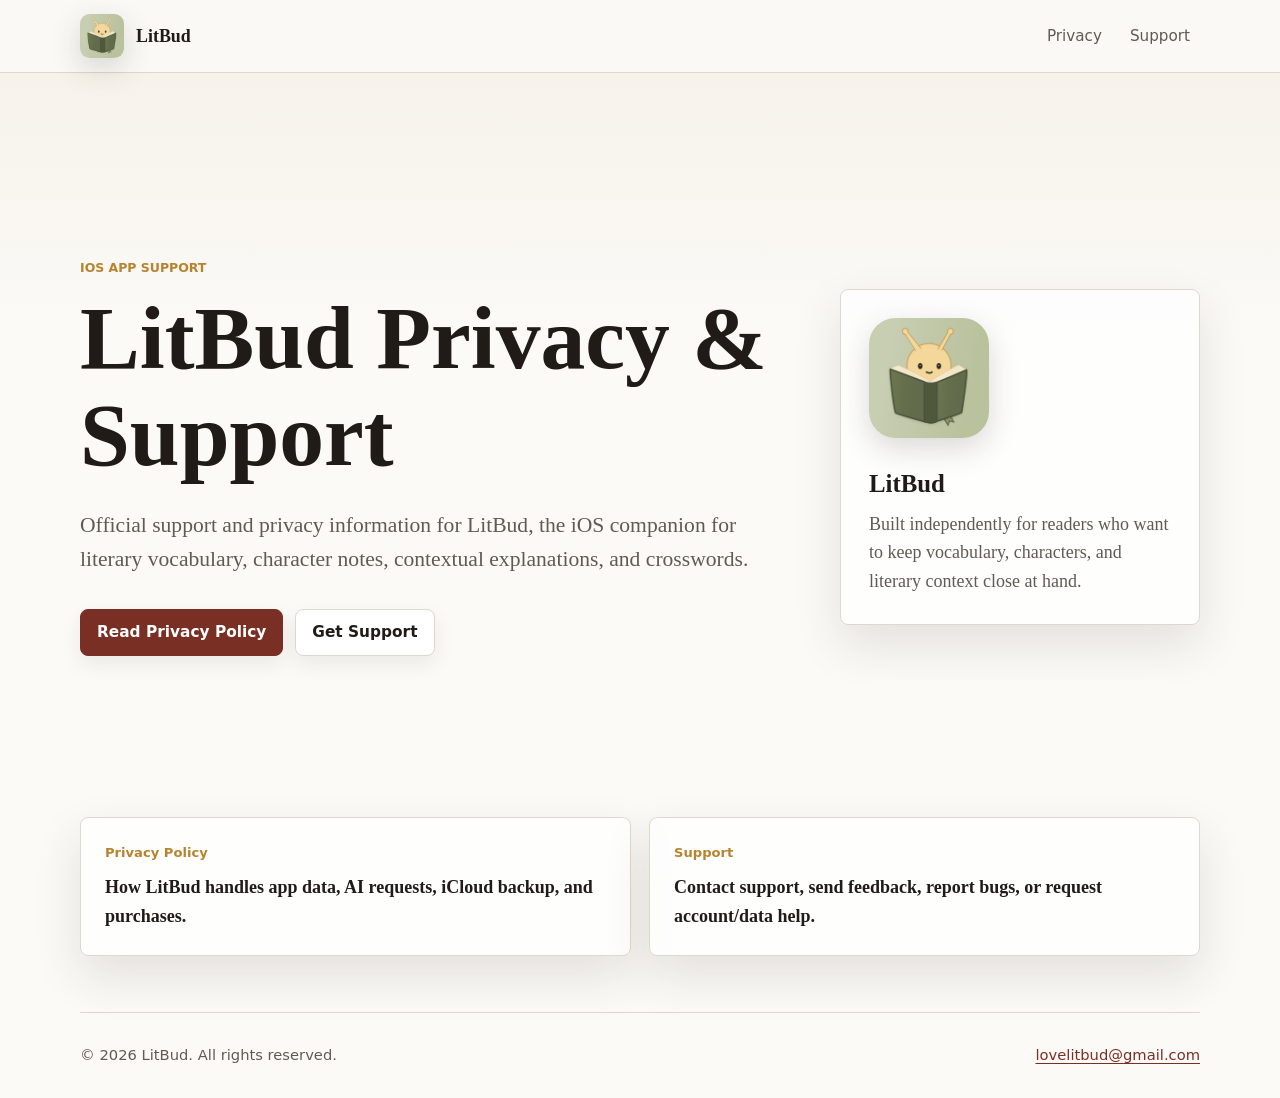
==== index.html @ 7cba1763 "Add LitBud privacy and support site" ====
<!doctype html>
<html lang="en">
<head>
  <meta charset="utf-8">
  <meta name="viewport" content="width=device-width, initial-scale=1">
  <title>LitBud Support</title>
  <meta name="description" content="Privacy policy and support information for LitBud, an iOS app for literary vocabulary, characters, and crosswords.">
  <link rel="stylesheet" href="assets/styles.css">
</head>
<body>
  <header class="site-header">
    <nav class="nav" aria-label="Main navigation">
      <a class="brand" href="index.html" aria-label="LitBud home">
        <img src="assets/app-icon.png" alt="" width="44" height="44">
        <span>LitBud</span>
      </a>
      <div class="nav-links">
        <a href="privacy.html">Privacy</a>
        <a href="support.html">Support</a>
      </div>
    </nav>
  </header>

  <main>
    <section class="hero">
      <div class="hero-copy">
        <p class="eyebrow">iOS app support</p>
        <h1>LitBud Privacy &amp; Support</h1>
        <p class="lede">Official support and privacy information for LitBud, the iOS companion for literary vocabulary, character notes, contextual explanations, and crosswords.</p>
        <div class="actions" aria-label="Primary links">
          <a class="button primary" href="privacy.html">Read Privacy Policy</a>
          <a class="button" href="support.html">Get Support</a>
        </div>
      </div>
      <aside class="app-panel" aria-label="LitBud app details">
        <img src="assets/app-icon.png" alt="LitBud app icon" width="120" height="120">
        <h2>LitBud</h2>
        <p>Built independently for readers who want to keep vocabulary, characters, and literary context close at hand.</p>
      </aside>
    </section>

    <section class="info-grid" aria-label="Quick links">
      <a class="info-card" href="privacy.html">
        <span class="card-label">Privacy Policy</span>
        <strong>How LitBud handles app data, AI requests, iCloud backup, and purchases.</strong>
      </a>
      <a class="info-card" href="support.html">
        <span class="card-label">Support</span>
        <strong>Contact support, send feedback, report bugs, or request account/data help.</strong>
      </a>
    </section>
  </main>

  <footer class="site-footer">
    <p>&copy; 2026 LitBud. All rights reserved.</p>
    <a href="mailto:lovelitbud@gmail.com">lovelitbud@gmail.com</a>
  </footer>
</body>
</html>
---- assets/styles.css ----
:root {
  color-scheme: light;
  --ink: #211b17;
  --muted: #625a52;
  --paper: #fbfaf7;
  --panel: #ffffff;
  --line: #ded7cd;
  --accent: #7a2f24;
  --accent-strong: #5e2018;
  --gold: #b7832f;
  --shadow: 0 20px 48px rgba(54, 43, 35, 0.12);
  font-family: ui-serif, Georgia, Cambria, "Times New Roman", Times, serif;
}

* {
  box-sizing: border-box;
}

body {
  margin: 0;
  min-height: 100vh;
  color: var(--ink);
  background:
    linear-gradient(180deg, rgba(183, 131, 47, 0.08), transparent 340px),
    var(--paper);
  font-size: 18px;
  line-height: 1.6;
}

a {
  color: var(--accent);
  text-underline-offset: 0.18em;
}

.site-header {
  border-bottom: 1px solid var(--line);
  background: rgba(251, 250, 247, 0.88);
  backdrop-filter: blur(16px);
  position: sticky;
  top: 0;
  z-index: 10;
}

.nav,
.hero,
.info-grid,
.document,
.site-footer {
  width: min(1120px, calc(100% - 32px));
  margin: 0 auto;
}

.nav {
  min-height: 72px;
  display: flex;
  align-items: center;
  justify-content: space-between;
  gap: 20px;
}

.brand {
  display: inline-flex;
  align-items: center;
  gap: 12px;
  color: var(--ink);
  text-decoration: none;
  font-weight: 700;
  font-size: 1.12rem;
}

.brand img,
.app-panel img {
  border-radius: 22%;
  box-shadow: 0 10px 30px rgba(54, 43, 35, 0.18);
}

.nav-links {
  display: flex;
  align-items: center;
  gap: 8px;
  font-family: ui-sans-serif, system-ui, -apple-system, BlinkMacSystemFont, "Segoe UI", sans-serif;
  font-size: 0.95rem;
}

.nav-links a {
  color: var(--muted);
  text-decoration: none;
  padding: 8px 10px;
  border-radius: 8px;
}

.nav-links a:hover,
.nav-links a[aria-current="page"] {
  color: var(--accent-strong);
  background: rgba(122, 47, 36, 0.08);
}

.hero {
  min-height: calc(100vh - 156px);
  display: grid;
  grid-template-columns: minmax(0, 1fr) 360px;
  align-items: center;
  gap: 48px;
  padding: 64px 0 40px;
}

.hero-copy {
  max-width: 720px;
}

.eyebrow {
  margin: 0 0 12px;
  color: var(--gold);
  font-family: ui-sans-serif, system-ui, -apple-system, BlinkMacSystemFont, "Segoe UI", sans-serif;
  font-size: 0.78rem;
  font-weight: 800;
  letter-spacing: 0;
  text-transform: uppercase;
}

h1,
h2 {
  line-height: 1.08;
  margin: 0;
}

h1 {
  font-size: clamp(2.6rem, 7vw, 5.8rem);
  max-width: 780px;
}

h2 {
  font-size: 1.55rem;
  margin-top: 42px;
}

.lede {
  max-width: 680px;
  margin: 24px 0 0;
  color: var(--muted);
  font-size: clamp(1.12rem, 2vw, 1.35rem);
}

.actions,
.contact-actions {
  display: flex;
  flex-wrap: wrap;
  gap: 12px;
  margin-top: 32px;
}

.button {
  display: inline-flex;
  align-items: center;
  justify-content: center;
  min-height: 46px;
  padding: 10px 16px;
  border: 1px solid var(--line);
  border-radius: 8px;
  color: var(--ink);
  background: var(--panel);
  text-decoration: none;
  font-family: ui-sans-serif, system-ui, -apple-system, BlinkMacSystemFont, "Segoe UI", sans-serif;
  font-size: 0.96rem;
  font-weight: 700;
  box-shadow: 0 8px 20px rgba(54, 43, 35, 0.08);
}

.button.primary {
  border-color: var(--accent);
  color: #ffffff;
  background: var(--accent);
}

.button:hover {
  transform: translateY(-1px);
}

.app-panel,
.info-card {
  border: 1px solid var(--line);
  border-radius: 8px;
  background: rgba(255, 255, 255, 0.78);
  box-shadow: var(--shadow);
}

.app-panel {
  padding: 28px;
}

.app-panel h2 {
  margin-top: 24px;
}

.app-panel p {
  margin: 12px 0 0;
  color: var(--muted);
}

.info-grid {
  display: grid;
  grid-template-columns: repeat(2, minmax(0, 1fr));
  gap: 18px;
  padding: 0 0 56px;
}

.info-card {
  color: var(--ink);
  text-decoration: none;
  padding: 24px;
}

.info-card:hover {
  border-color: rgba(122, 47, 36, 0.35);
}

.card-label {
  display: block;
  margin-bottom: 10px;
  color: var(--gold);
  font-family: ui-sans-serif, system-ui, -apple-system, BlinkMacSystemFont, "Segoe UI", sans-serif;
  font-size: 0.82rem;
  font-weight: 800;
}

.document {
  max-width: 820px;
  padding: 64px 0 72px;
}

.document h1 {
  font-size: clamp(2.4rem, 7vw, 4.6rem);
}

.document p,
.document li {
  color: var(--muted);
}

.document p {
  margin: 18px 0 0;
}

.document ul {
  margin: 18px 0 0;
  padding-left: 24px;
}

.site-footer {
  min-height: 86px;
  border-top: 1px solid var(--line);
  display: flex;
  align-items: center;
  justify-content: space-between;
  gap: 16px;
  color: var(--muted);
  font-family: ui-sans-serif, system-ui, -apple-system, BlinkMacSystemFont, "Segoe UI", sans-serif;
  font-size: 0.92rem;
}

.site-footer p {
  margin: 0;
}

@media (max-width: 820px) {
  body {
    font-size: 17px;
  }

  .nav {
    min-height: 66px;
  }

  .hero {
    min-height: auto;
    grid-template-columns: 1fr;
    gap: 28px;
    padding-top: 42px;
  }

  .app-panel {
    display: grid;
    grid-template-columns: 88px 1fr;
    column-gap: 18px;
    align-items: center;
  }

  .app-panel img {
    width: 88px;
    height: 88px;
    grid-row: span 2;
  }

  .app-panel h2,
  .app-panel p {
    margin-top: 0;
  }

  .info-grid {
    grid-template-columns: 1fr;
  }
}

@media (max-width: 560px) {
  .nav,
  .hero,
  .info-grid,
  .document,
  .site-footer {
    width: min(100% - 24px, 1120px);
  }

  .brand span {
    display: none;
  }

  .nav-links {
    gap: 2px;
  }

  .actions,
  .contact-actions,
  .site-footer {
    flex-direction: column;
    align-items: stretch;
  }

  .site-footer {
    justify-content: center;
    padding: 22px 0;
  }
}
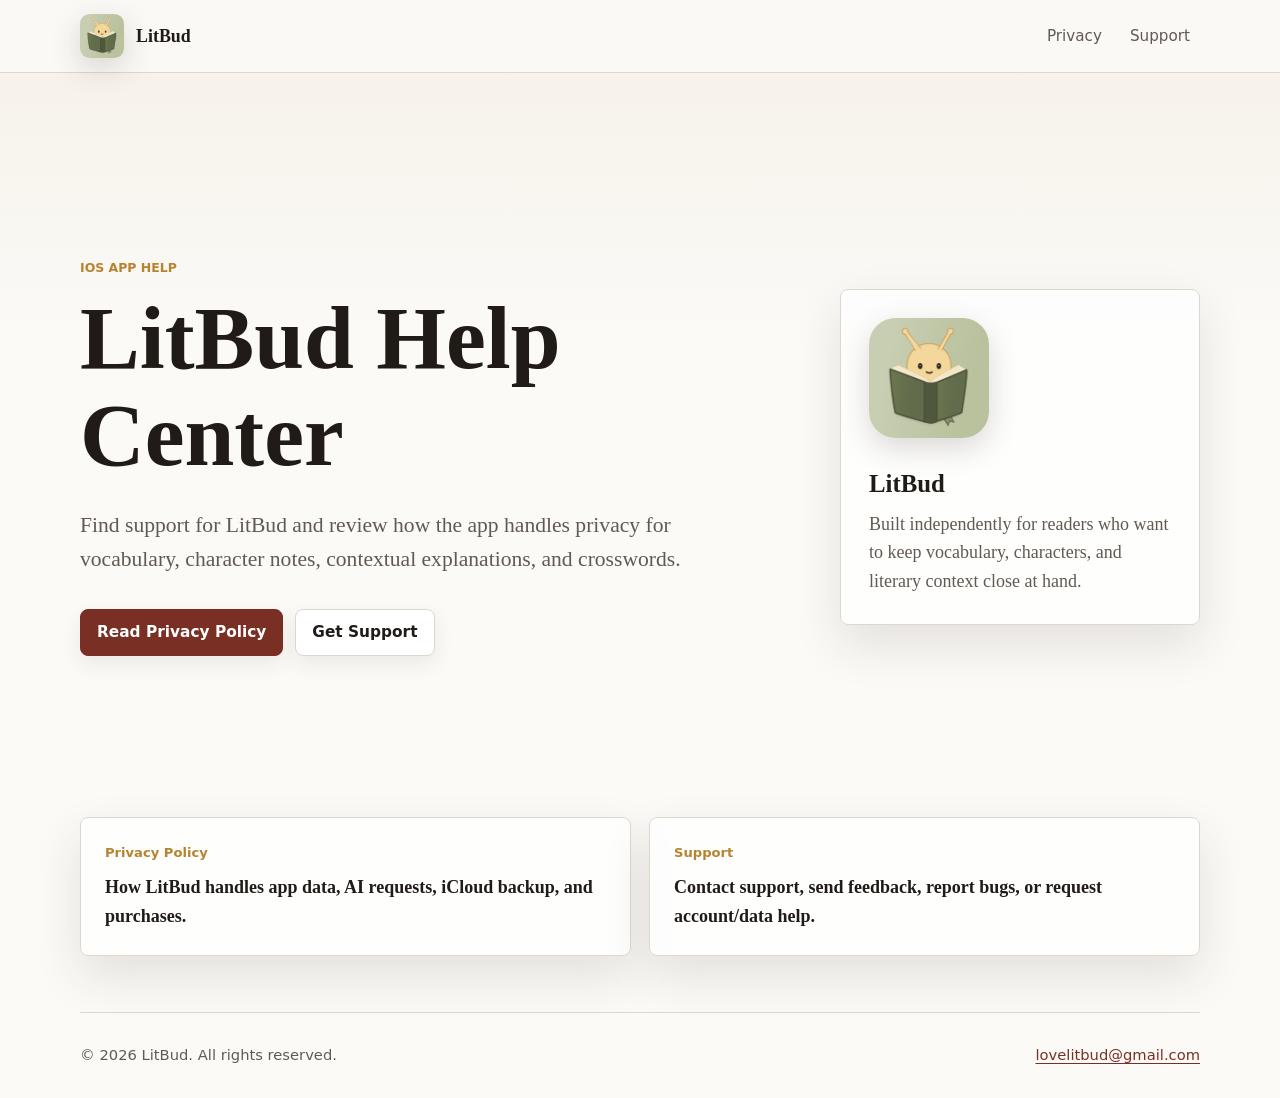
==== commit 38edcbe4: "Update LitBud homepage copy" ====
--- a/index.html
+++ b/index.html
@@ -3,8 +3,8 @@
 <head>
   <meta charset="utf-8">
   <meta name="viewport" content="width=device-width, initial-scale=1">
-  <title>LitBud Support</title>
-  <meta name="description" content="Privacy policy and support information for LitBud, an iOS app for literary vocabulary, characters, and crosswords.">
+  <title>LitBud Help Center</title>
+  <meta name="description" content="Get support and review the privacy policy for LitBud, an iOS app for literary vocabulary, characters, and crosswords.">
   <link rel="stylesheet" href="assets/styles.css">
 </head>
 <body>
@@ -24,9 +24,9 @@
   <main>
     <section class="hero">
       <div class="hero-copy">
-        <p class="eyebrow">iOS app support</p>
-        <h1>LitBud Privacy &amp; Support</h1>
-        <p class="lede">Official support and privacy information for LitBud, the iOS companion for literary vocabulary, character notes, contextual explanations, and crosswords.</p>
+        <p class="eyebrow">iOS app help</p>
+        <h1>LitBud Help Center</h1>
+        <p class="lede">Find support for LitBud and review how the app handles privacy for vocabulary, character notes, contextual explanations, and crosswords.</p>
         <div class="actions" aria-label="Primary links">
           <a class="button primary" href="privacy.html">Read Privacy Policy</a>
           <a class="button" href="support.html">Get Support</a>
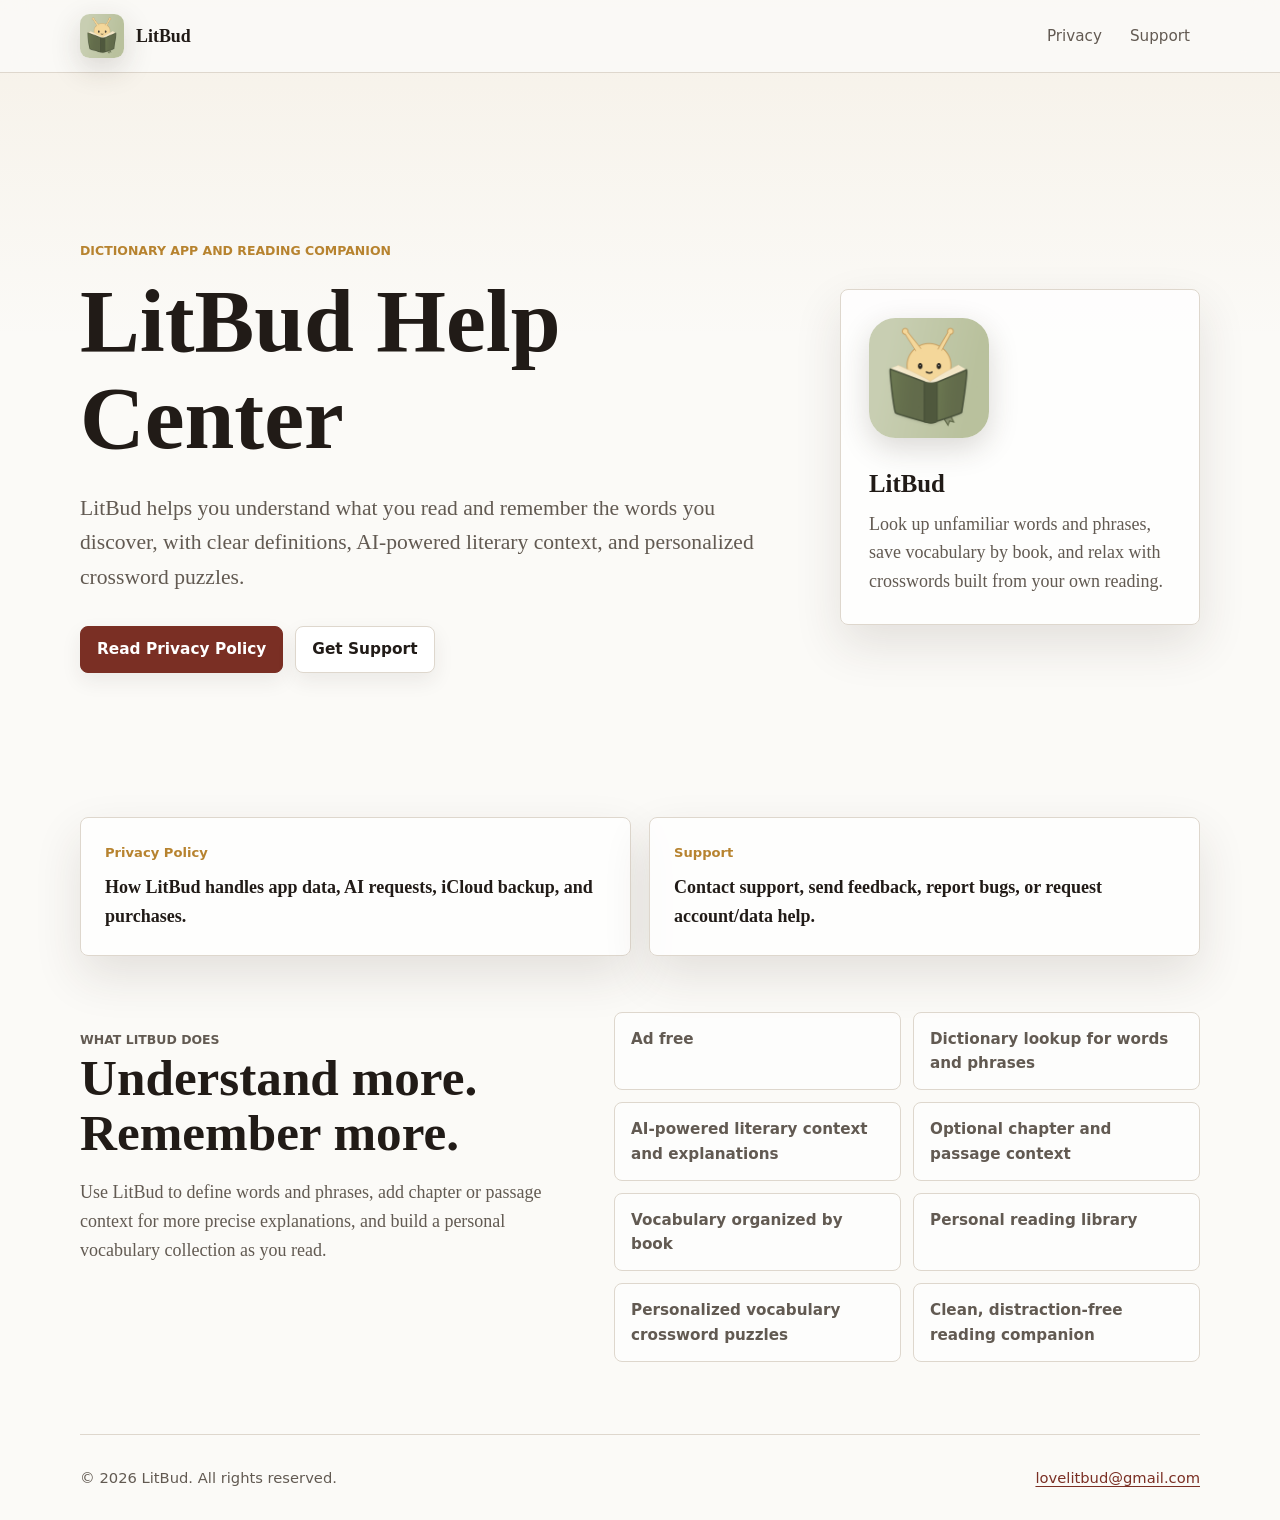
==== commit 81749845: "Add LitBud product context to homepage" ====
--- a/index.html
+++ b/index.html
@@ -4,7 +4,7 @@
   <meta charset="utf-8">
   <meta name="viewport" content="width=device-width, initial-scale=1">
   <title>LitBud Help Center</title>
-  <meta name="description" content="Get support and review the privacy policy for LitBud, an iOS app for literary vocabulary, characters, and crosswords.">
+  <meta name="description" content="Get support and review the privacy policy for LitBud, a dictionary app and reading companion with personalized crossword puzzles.">
   <link rel="stylesheet" href="assets/styles.css">
 </head>
 <body>
@@ -24,9 +24,9 @@
   <main>
     <section class="hero">
       <div class="hero-copy">
-        <p class="eyebrow">iOS app help</p>
+        <p class="eyebrow">Dictionary app and reading companion</p>
         <h1>LitBud Help Center</h1>
-        <p class="lede">Find support for LitBud and review how the app handles privacy for vocabulary, character notes, contextual explanations, and crosswords.</p>
+        <p class="lede">LitBud helps you understand what you read and remember the words you discover, with clear definitions, AI-powered literary context, and personalized crossword puzzles.</p>
         <div class="actions" aria-label="Primary links">
           <a class="button primary" href="privacy.html">Read Privacy Policy</a>
           <a class="button" href="support.html">Get Support</a>
@@ -35,7 +35,7 @@
       <aside class="app-panel" aria-label="LitBud app details">
         <img src="assets/app-icon.png" alt="LitBud app icon" width="120" height="120">
         <h2>LitBud</h2>
-        <p>Built independently for readers who want to keep vocabulary, characters, and literary context close at hand.</p>
+        <p>Look up unfamiliar words and phrases, save vocabulary by book, and relax with crosswords built from your own reading.</p>
       </aside>
     </section>
 
@@ -49,6 +49,24 @@
         <strong>Contact support, send feedback, report bugs, or request account/data help.</strong>
       </a>
     </section>
+
+    <section class="feature-section" aria-labelledby="features-title">
+      <div class="section-copy">
+        <p class="eyebrow">What LitBud does</p>
+        <h2 id="features-title">Understand more. Remember more.</h2>
+        <p>Use LitBud to define words and phrases, add chapter or passage context for more precise explanations, and build a personal vocabulary collection as you read.</p>
+      </div>
+      <ul class="feature-list" aria-label="LitBud features">
+        <li>Ad free</li>
+        <li>Dictionary lookup for words and phrases</li>
+        <li>AI-powered literary context and explanations</li>
+        <li>Optional chapter and passage context</li>
+        <li>Vocabulary organized by book</li>
+        <li>Personal reading library</li>
+        <li>Personalized vocabulary crossword puzzles</li>
+        <li>Clean, distraction-free reading companion</li>
+      </ul>
+    </section>
   </main>
 
   <footer class="site-footer">
--- a/assets/styles.css
+++ b/assets/styles.css
@@ -44,6 +44,7 @@
 .nav,
 .hero,
 .info-grid,
+.feature-section,
 .document,
 .site-footer {
   width: min(1120px, calc(100% - 32px));
@@ -201,7 +202,7 @@
   display: grid;
   grid-template-columns: repeat(2, minmax(0, 1fr));
   gap: 18px;
-  padding: 0 0 56px;
+  padding: 0 0 18px;
 }
 
 .info-card {
@@ -221,6 +222,45 @@
   font-family: ui-sans-serif, system-ui, -apple-system, BlinkMacSystemFont, "Segoe UI", sans-serif;
   font-size: 0.82rem;
   font-weight: 800;
+}
+
+.feature-section {
+  display: grid;
+  grid-template-columns: minmax(0, 0.85fr) minmax(320px, 1fr);
+  gap: 36px;
+  align-items: start;
+  padding: 38px 0 72px;
+}
+
+.section-copy h2 {
+  margin-top: 0;
+  font-size: clamp(2rem, 4vw, 3.2rem);
+}
+
+.section-copy p {
+  margin: 18px 0 0;
+  color: var(--muted);
+}
+
+.feature-list {
+  display: grid;
+  grid-template-columns: repeat(2, minmax(0, 1fr));
+  gap: 12px;
+  margin: 0;
+  padding: 0;
+  list-style: none;
+}
+
+.feature-list li {
+  min-height: 58px;
+  padding: 14px 16px;
+  border: 1px solid var(--line);
+  border-radius: 8px;
+  color: var(--muted);
+  background: rgba(255, 255, 255, 0.62);
+  font-family: ui-sans-serif, system-ui, -apple-system, BlinkMacSystemFont, "Segoe UI", sans-serif;
+  font-size: 0.95rem;
+  font-weight: 700;
 }
 
 .document {
@@ -299,12 +339,17 @@
   .info-grid {
     grid-template-columns: 1fr;
   }
+
+  .feature-section {
+    grid-template-columns: 1fr;
+  }
 }
 
 @media (max-width: 560px) {
   .nav,
   .hero,
   .info-grid,
+  .feature-section,
   .document,
   .site-footer {
     width: min(100% - 24px, 1120px);
@@ -329,4 +374,8 @@
     justify-content: center;
     padding: 22px 0;
   }
-}
+
+  .feature-list {
+    grid-template-columns: 1fr;
+  }
+}
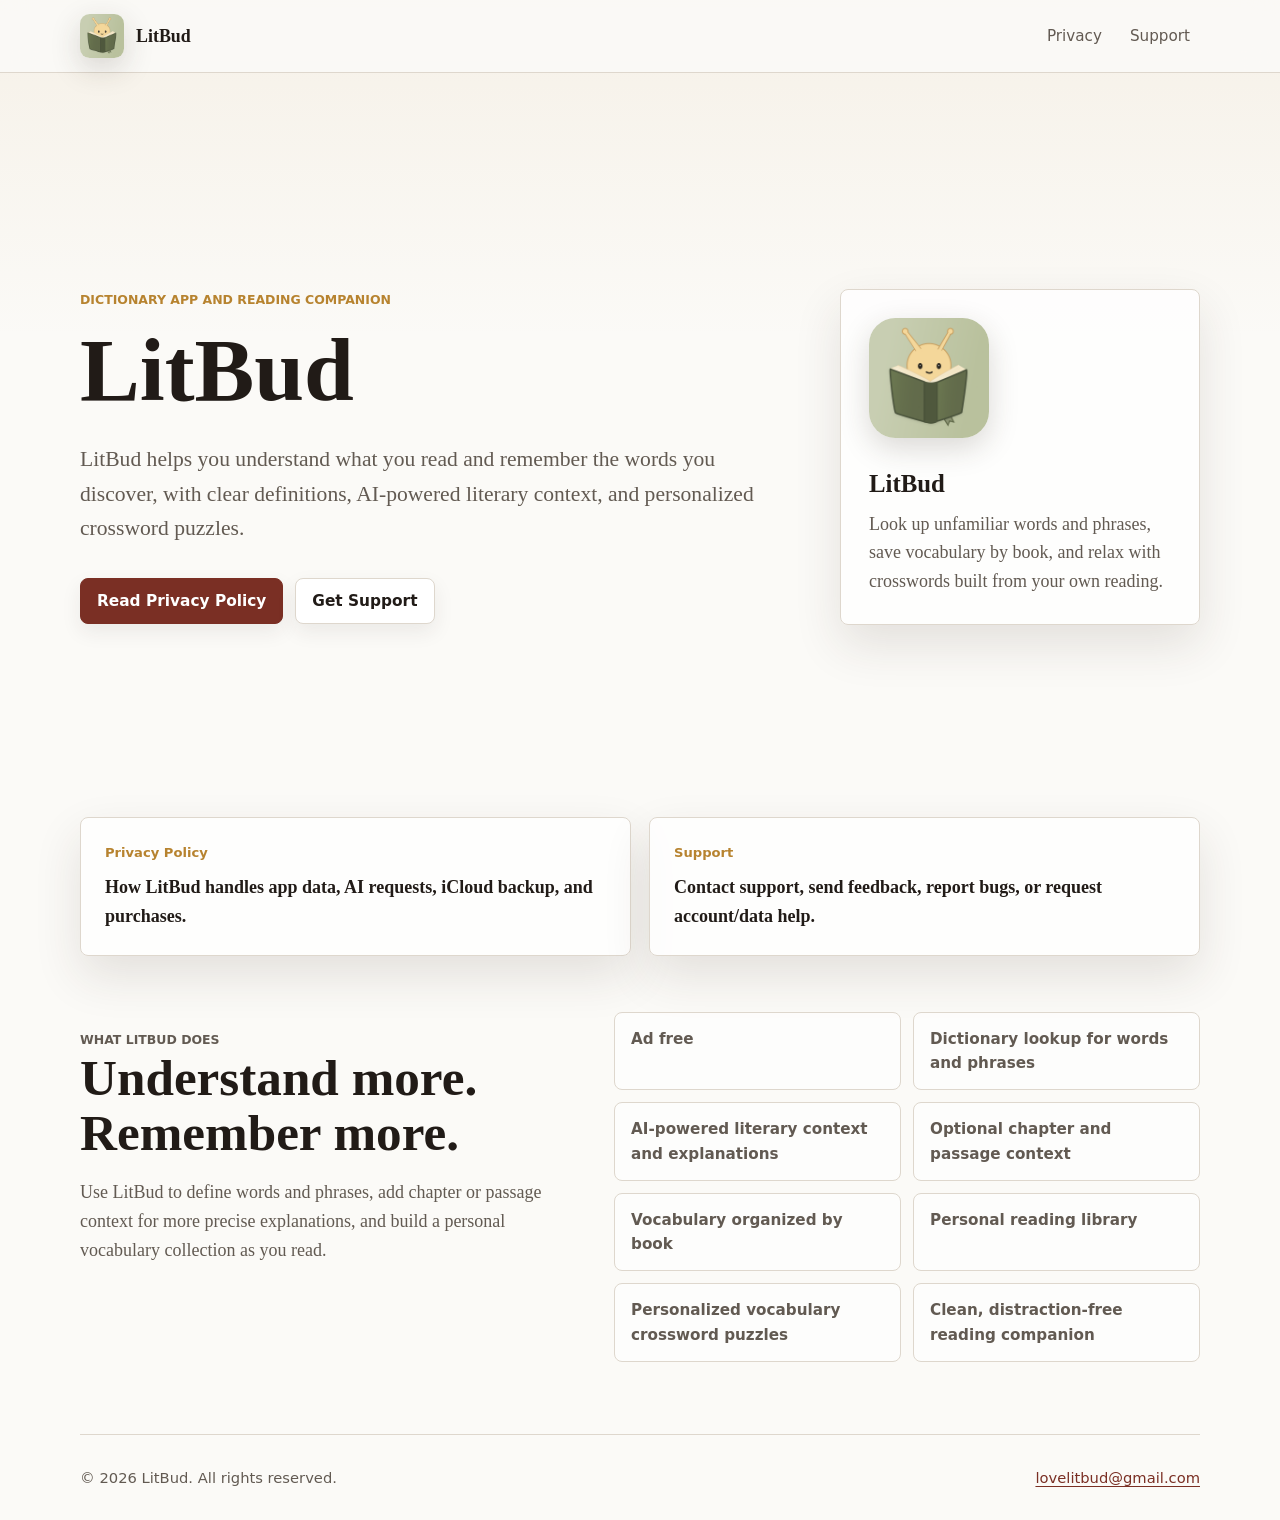
==== commit 0ab7c6c3: "Update site copy" ====
--- a/index.html
+++ b/index.html
@@ -25,7 +25,7 @@
     <section class="hero">
       <div class="hero-copy">
         <p class="eyebrow">Dictionary app and reading companion</p>
-        <h1>LitBud Help Center</h1>
+        <h1>LitBud</h1>
         <p class="lede">LitBud helps you understand what you read and remember the words you discover, with clear definitions, AI-powered literary context, and personalized crossword puzzles.</p>
         <div class="actions" aria-label="Primary links">
           <a class="button primary" href="privacy.html">Read Privacy Policy</a>
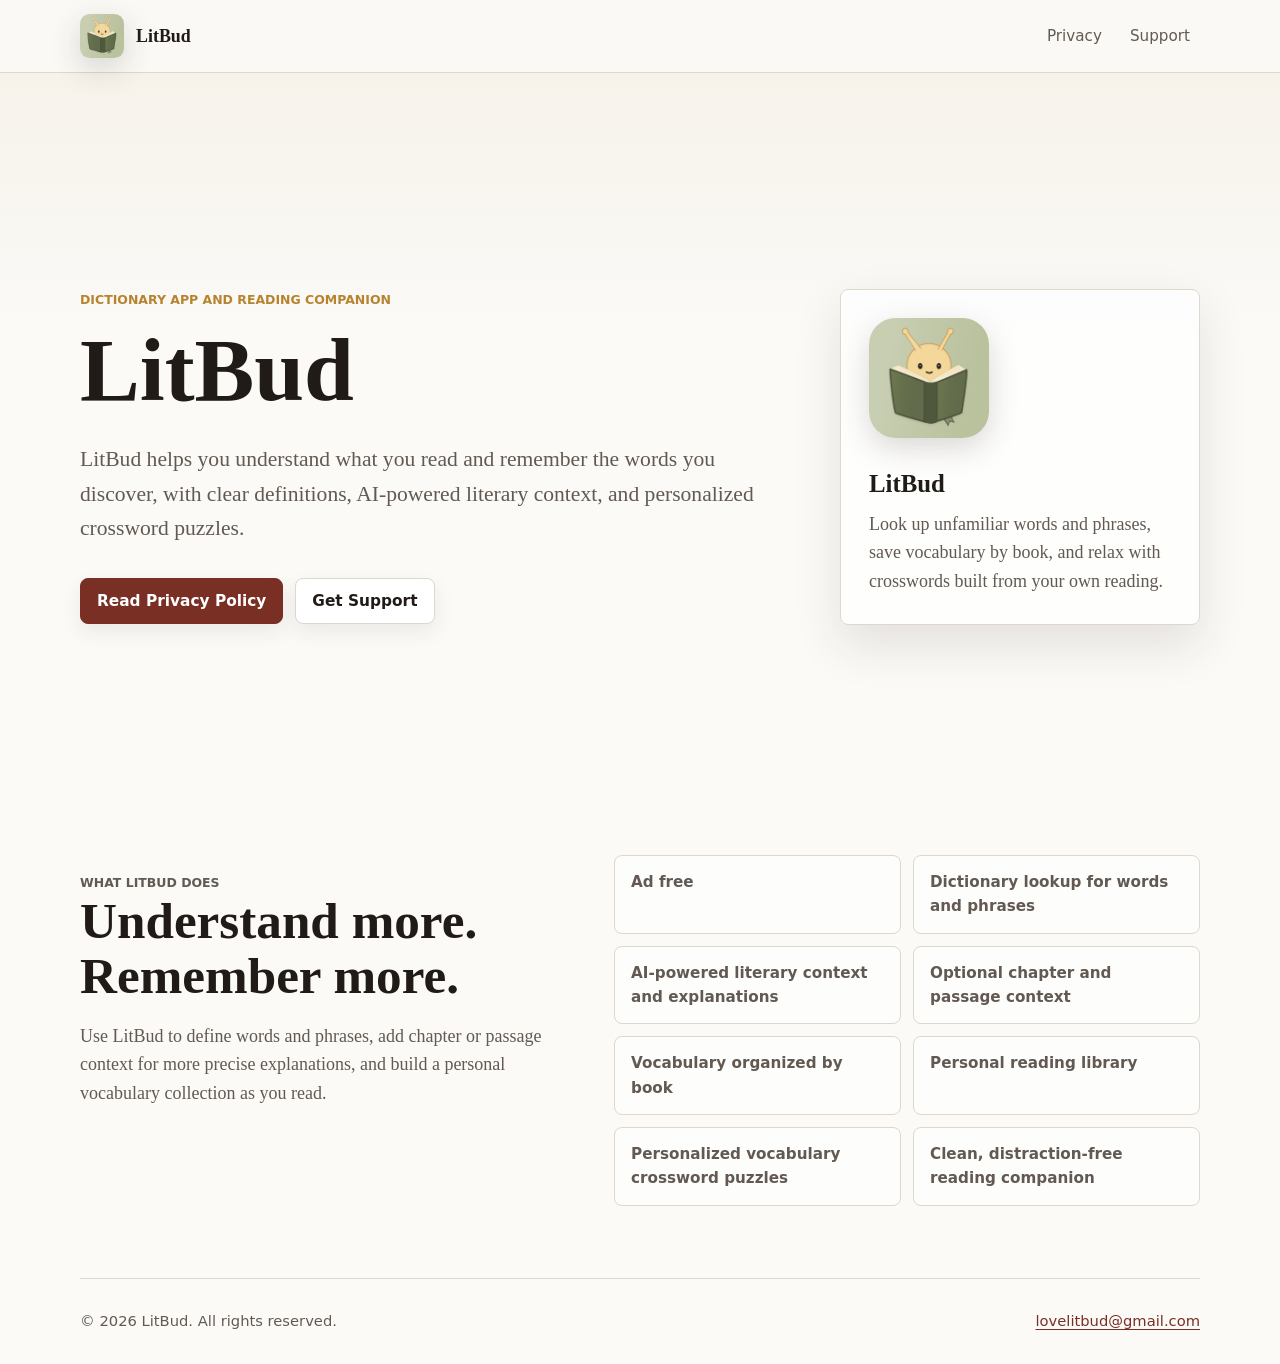
==== commit c3d7fc67: "save" ====
--- a/index.html
+++ b/index.html
@@ -39,17 +39,6 @@
       </aside>
     </section>
 
-    <section class="info-grid" aria-label="Quick links">
-      <a class="info-card" href="privacy.html">
-        <span class="card-label">Privacy Policy</span>
-        <strong>How LitBud handles app data, AI requests, iCloud backup, and purchases.</strong>
-      </a>
-      <a class="info-card" href="support.html">
-        <span class="card-label">Support</span>
-        <strong>Contact support, send feedback, report bugs, or request account/data help.</strong>
-      </a>
-    </section>
-
     <section class="feature-section" aria-labelledby="features-title">
       <div class="section-copy">
         <p class="eyebrow">What LitBud does</p>
